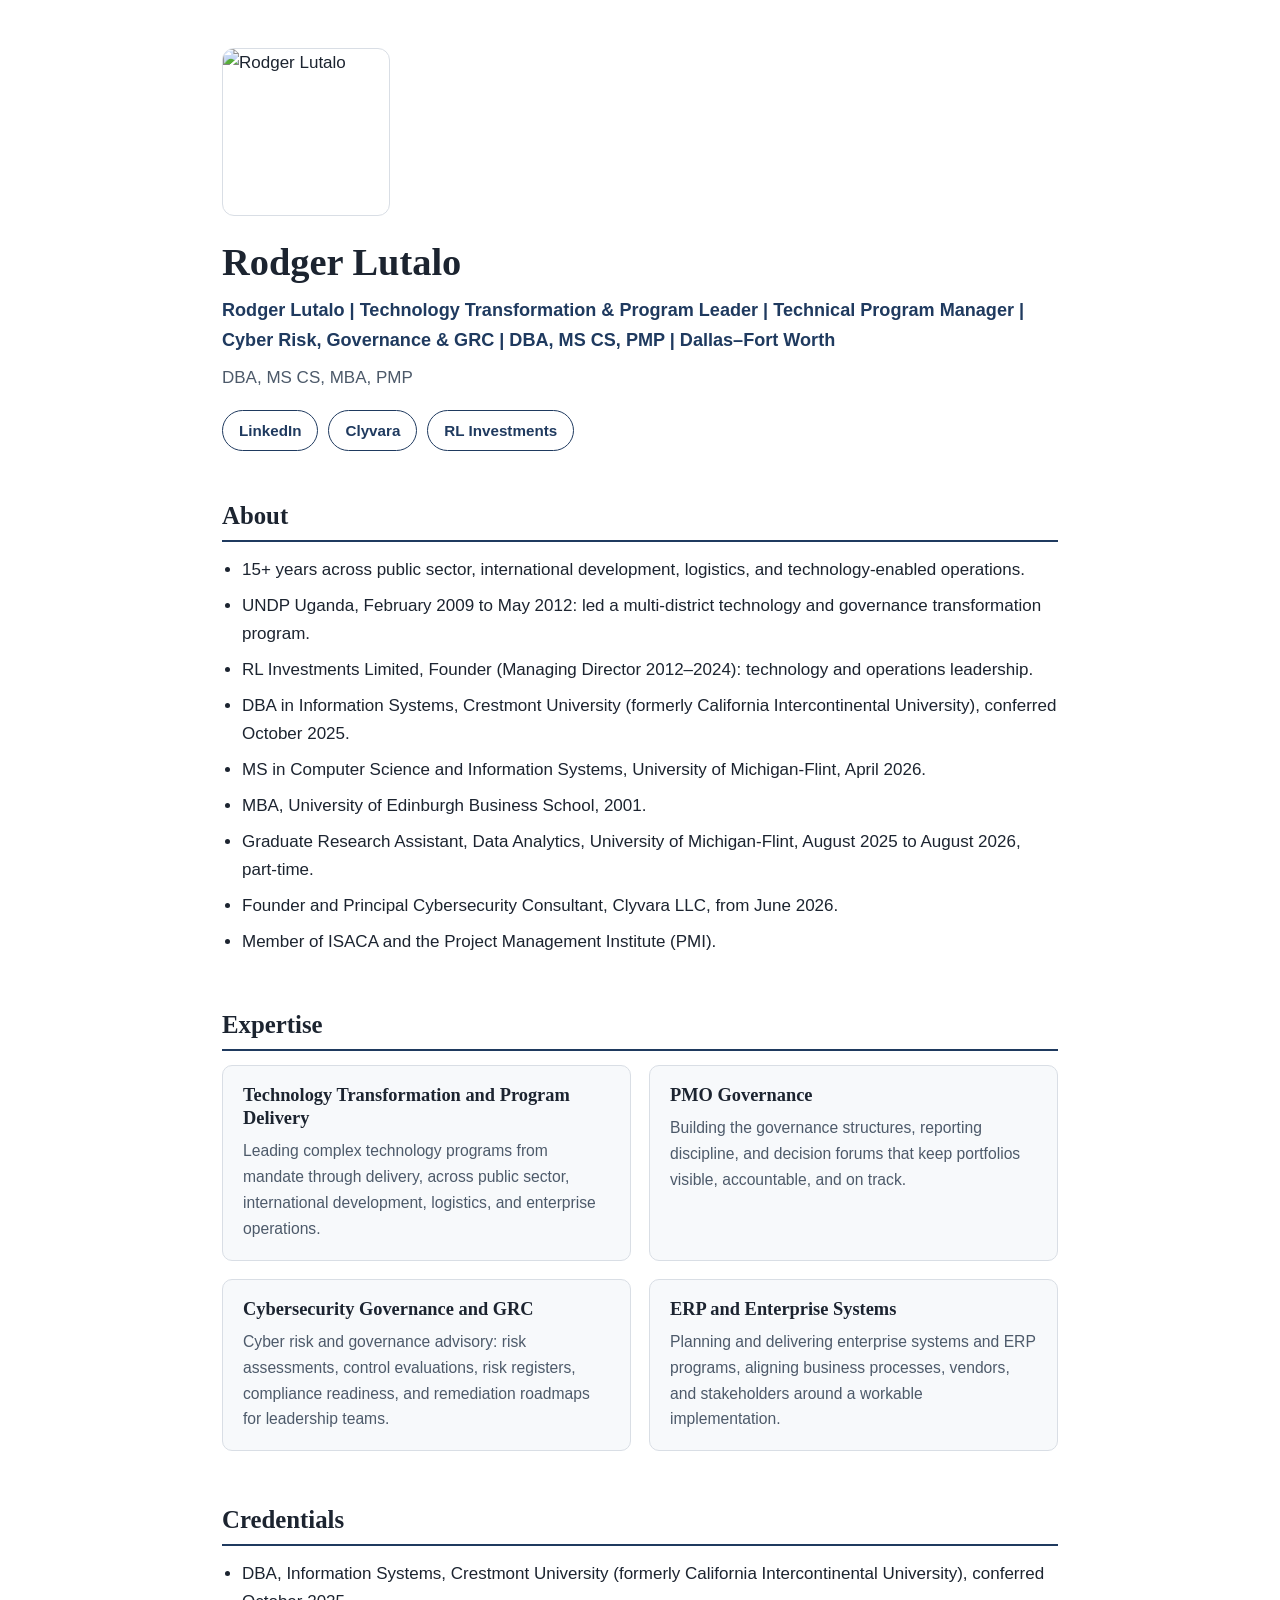
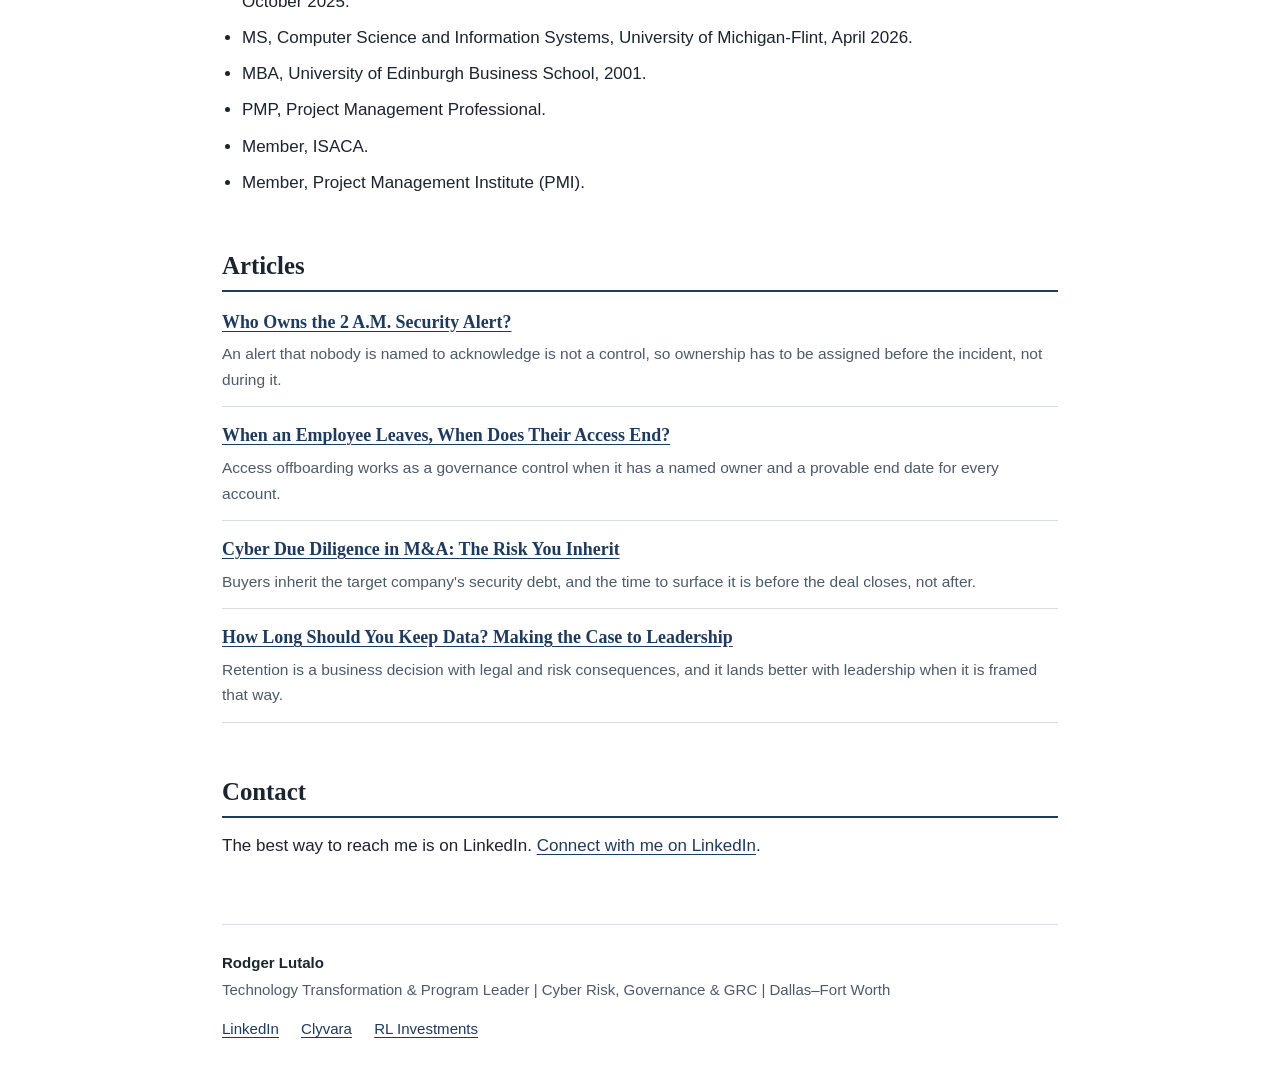
==== index.html @ f47b3068 "Initial site load: rodger-lutalo.com (migrating from Netlify to GitHub Pages)" ====
<!DOCTYPE html>
<html lang="en">
<head>
<meta charset="utf-8">
<meta name="viewport" content="width=device-width, initial-scale=1">
<title>Rodger Lutalo | Technology Transformation &amp; Program Leader | Cyber Risk, Governance &amp; GRC | Dallas–Fort Worth</title>
<meta name="description" content="Rodger Lutalo is a technology transformation and program leader based in Dallas–Fort Worth. DBA, MS Computer Science, PMP. Program delivery, PMO governance, and cybersecurity governance and GRC advisory.">
<link rel="canonical" href="https://rodger-lutalo.com/">
<meta property="og:title" content="Rodger Lutalo | Technology Transformation &amp; Program Leader | Cyber Risk, Governance &amp; GRC | Dallas–Fort Worth">
<meta property="og:description" content="Rodger Lutalo is a technology transformation and program leader based in Dallas–Fort Worth. DBA, MS Computer Science, PMP. Program delivery, PMO governance, and cybersecurity governance and GRC advisory.">
<meta property="og:type" content="website">
<meta property="og:url" content="https://rodger-lutalo.com/">
<meta property="og:image" content="https://rodger-lutalo.com/rodger-lutalo.jpg">
<link rel="stylesheet" href="styles.css">
<script type="application/ld+json">
{
  "@context": "https://schema.org",
  "@type": "Person",
  "name": "Rodger Lutalo",
  "url": "https://rodger-lutalo.com/",
  "image": "https://rodger-lutalo.com/rodger-lutalo.jpg",
  "jobTitle": "Technology Transformation & Program Leader",
  "description": "Technology transformation and program leader. DBA, MS Computer Science, PMP. Program delivery, PMO governance, and cybersecurity governance and GRC.",
  "address": {
    "@type": "PostalAddress",
    "addressLocality": "Dallas-Fort Worth",
    "addressRegion": "TX",
    "addressCountry": "US"
  },
  "alumniOf": [
    { "@type": "CollegeOrUniversity", "name": "Crestmont University" },
    { "@type": "CollegeOrUniversity", "name": "University of Michigan-Flint" }
  ],
  "memberOf": [
    { "@type": "Organization", "name": "ISACA" },
    { "@type": "Organization", "name": "Project Management Institute" }
  ],
  "sameAs": [
    "https://www.linkedin.com/in/rodger-lutalo/",
    "https://clyvara.io",
    "https://rlinvestments.ug"
  ]
}
</script>
</head>
<body>
<div class="wrap">

  <header class="hero">
    <img class="hero-photo" src="rodger-lutalo.jpg" alt="Rodger Lutalo" width="400" height="400">
    <h1>Rodger Lutalo</h1>
    <p class="descriptor">Rodger Lutalo | Technology Transformation &amp; Program Leader | Technical Program Manager | Cyber Risk, Governance &amp; GRC | DBA, MS CS, PMP | Dallas–Fort Worth</p>
    <p class="credentials-line">DBA, MS CS, MBA, PMP</p>
    <ul class="hero-links">
      <li><a href="https://www.linkedin.com/in/rodger-lutalo/">LinkedIn</a></li>
      <li><a href="https://clyvara.io">Clyvara</a></li>
      <li><a href="https://rlinvestments.ug">RL Investments</a></li>
    </ul>
  </header>

  <main>
    <section id="about">
      <h2>About</h2>
      <ul class="plain">
        <li>15+ years across public sector, international development, logistics, and technology-enabled operations.</li>
        <li>UNDP Uganda, February 2009 to May 2012: led a multi-district technology and governance transformation program.</li>
        <li>RL Investments Limited, Founder (Managing Director 2012–2024): technology and operations leadership.</li>
        <li>DBA in Information Systems, Crestmont University (formerly California Intercontinental University), conferred October 2025.</li>
        <li>MS in Computer Science and Information Systems, University of Michigan-Flint, April 2026.</li>
        <li>MBA, University of Edinburgh Business School, 2001.</li>
        <li>Graduate Research Assistant, Data Analytics, University of Michigan-Flint, August 2025 to August 2026, part-time.</li>
        <li>Founder and Principal Cybersecurity Consultant, Clyvara LLC, from June 2026.</li>
        <li>Member of ISACA and the Project Management Institute (PMI).</li>
      </ul>
    </section>

    <section id="expertise">
      <h2>Expertise</h2>
      <div class="pillars">
        <div class="pillar">
          <h3>Technology Transformation and Program Delivery</h3>
          <p>Leading complex technology programs from mandate through delivery, across public sector, international development, logistics, and enterprise operations.</p>
        </div>
        <div class="pillar">
          <h3>PMO Governance</h3>
          <p>Building the governance structures, reporting discipline, and decision forums that keep portfolios visible, accountable, and on track.</p>
        </div>
        <div class="pillar">
          <h3>Cybersecurity Governance and GRC</h3>
          <p>Cyber risk and governance advisory: risk assessments, control evaluations, risk registers, compliance readiness, and remediation roadmaps for leadership teams.</p>
        </div>
        <div class="pillar">
          <h3>ERP and Enterprise Systems</h3>
          <p>Planning and delivering enterprise systems and ERP programs, aligning business processes, vendors, and stakeholders around a workable implementation.</p>
        </div>
      </div>
    </section>

    <section id="credentials">
      <h2>Credentials</h2>
      <ul class="plain">
        <li>DBA, Information Systems, Crestmont University (formerly California Intercontinental University), conferred October 2025.</li>
        <li>MS, Computer Science and Information Systems, University of Michigan-Flint, April 2026.</li>
        <li>MBA, University of Edinburgh Business School, 2001.</li>
        <li>PMP, Project Management Professional.</li>
        <li>Member, ISACA.</li>
        <li>Member, Project Management Institute (PMI).</li>
      </ul>
    </section>

    <section id="articles">
      <h2>Articles</h2>
      <ul class="article-list">
        <li>
          <a href="articles/who-owns-the-2am-security-alert.html">Who Owns the 2 A.M. Security Alert?</a>
          <p>An alert that nobody is named to acknowledge is not a control, so ownership has to be assigned before the incident, not during it.</p>
        </li>
        <li>
          <a href="articles/when-an-employee-leaves-when-does-access-end.html">When an Employee Leaves, When Does Their Access End?</a>
          <p>Access offboarding works as a governance control when it has a named owner and a provable end date for every account.</p>
        </li>
        <li>
          <a href="articles/cyber-due-diligence-in-ma-the-risk-you-inherit.html">Cyber Due Diligence in M&amp;A: The Risk You Inherit</a>
          <p>Buyers inherit the target company's security debt, and the time to surface it is before the deal closes, not after.</p>
        </li>
        <li>
          <a href="articles/how-long-should-you-keep-data.html">How Long Should You Keep Data? Making the Case to Leadership</a>
          <p>Retention is a business decision with legal and risk consequences, and it lands better with leadership when it is framed that way.</p>
        </li>
      </ul>
    </section>

    <section id="contact">
      <h2>Contact</h2>
      <p>The best way to reach me is on LinkedIn. <a href="https://www.linkedin.com/in/rodger-lutalo/">Connect with me on LinkedIn</a>.</p>
    </section>
  </main>

  <footer>
    <p class="foot-name">Rodger Lutalo</p>
    <p>Technology Transformation &amp; Program Leader | Cyber Risk, Governance &amp; GRC | Dallas–Fort Worth</p>
    <nav>
      <a href="https://www.linkedin.com/in/rodger-lutalo/">LinkedIn</a>
      <a href="https://clyvara.io">Clyvara</a>
      <a href="https://rlinvestments.ug">RL Investments</a>
    </nav>
  </footer>

</div>
</body>
</html>
---- styles.css ----
/* Rodger Lutalo, personal site. One shared stylesheet. No external resources. */

:root {
  --ink: #1c2430;
  --muted: #4d5a6a;
  --accent: #1f3a5f;
  --accent-soft: #eef2f7;
  --line: #d9dee5;
  --paper: #ffffff;
  --wash: #f7f9fb;
}

* {
  box-sizing: border-box;
}

html {
  scroll-behavior: smooth;
}

body {
  margin: 0;
  background: var(--paper);
  color: var(--ink);
  font-family: -apple-system, BlinkMacSystemFont, "Segoe UI", Roboto, Helvetica, Arial, sans-serif;
  font-size: 17px;
  line-height: 1.65;
}

.wrap {
  max-width: 880px;
  margin: 0 auto;
  padding: 0 22px;
}

a {
  color: var(--accent);
  text-decoration: underline;
  text-underline-offset: 3px;
}

a:hover,
a:focus {
  text-decoration-thickness: 2px;
}

h1, h2, h3 {
  font-family: Georgia, "Times New Roman", serif;
  font-weight: 600;
  line-height: 1.25;
  color: var(--ink);
}

h2 {
  font-size: 1.55rem;
  margin: 0 0 14px;
  padding-bottom: 8px;
  border-bottom: 2px solid var(--accent);
}

h3 {
  font-size: 1.15rem;
  margin: 0 0 8px;
}

section {
  padding: 34px 0 6px;
}

p {
  margin: 0 0 14px;
}

ul.plain {
  margin: 0 0 14px;
  padding-left: 20px;
}

ul.plain li {
  margin-bottom: 8px;
}

/* Draft notice (draft builds only, removed at publish) */
.draft-note {
  background: var(--wash);
  border-bottom: 1px solid var(--line);
  color: var(--muted);
  font-size: 0.85rem;
  text-align: center;
  padding: 8px 16px;
  margin: 0;
}

/* Hero */
.hero {
  padding: 48px 0 10px;
  text-align: left;
}

.hero-photo {
  width: 168px;
  height: 168px;
  border-radius: 12px;
  object-fit: cover;
  display: block;
  margin-bottom: 22px;
  border: 1px solid var(--line);
}

.hero h1 {
  font-size: 2.4rem;
  margin: 0 0 10px;
}

.descriptor {
  font-size: 1.13rem;
  color: var(--accent);
  font-weight: 600;
  margin: 0 0 8px;
  max-width: 46em;
}

.credentials-line {
  color: var(--muted);
  margin: 0 0 18px;
}

.hero-links {
  list-style: none;
  display: flex;
  flex-wrap: wrap;
  gap: 10px;
  padding: 0;
  margin: 0 0 6px;
}

.hero-links a {
  display: inline-block;
  border: 1px solid var(--accent);
  border-radius: 999px;
  padding: 7px 16px;
  text-decoration: none;
  font-size: 0.95rem;
  font-weight: 600;
}

.hero-links a:hover,
.hero-links a:focus {
  background: var(--accent-soft);
}

/* Pillars */
.pillars {
  display: grid;
  grid-template-columns: 1fr 1fr;
  gap: 18px;
  margin-bottom: 14px;
}

.pillar {
  background: var(--wash);
  border: 1px solid var(--line);
  border-radius: 10px;
  padding: 18px 20px;
}

.pillar p {
  margin: 0;
  color: var(--muted);
  font-size: 0.98rem;
}

/* Articles index */
.article-list {
  list-style: none;
  padding: 0;
  margin: 0 0 14px;
}

.article-list li {
  border-bottom: 1px solid var(--line);
  padding: 14px 0;
}

.article-list li:first-child {
  padding-top: 2px;
}

.article-list a {
  font-family: Georgia, "Times New Roman", serif;
  font-size: 1.12rem;
  font-weight: 600;
}

.article-list p {
  margin: 4px 0 0;
  color: var(--muted);
  font-size: 0.97rem;
}

/* Article pages */
.article-header {
  padding: 40px 0 4px;
}

.article-header h1 {
  font-size: 2rem;
  margin: 0 0 10px;
}

.byline {
  color: var(--muted);
  margin: 0 0 6px;
}

.article-body h2 {
  font-size: 1.3rem;
  border-bottom: none;
  padding-bottom: 0;
  margin: 26px 0 10px;
}

.top-link {
  font-size: 0.92rem;
}

/* Footer */
footer {
  border-top: 1px solid var(--line);
  margin-top: 44px;
  padding: 26px 0 40px;
  color: var(--muted);
  font-size: 0.94rem;
}

footer .foot-name {
  color: var(--ink);
  font-weight: 700;
  margin-bottom: 2px;
}

footer nav {
  margin-top: 10px;
}

footer nav a {
  margin-right: 18px;
}

/* Small screens */
@media (max-width: 640px) {
  body {
    font-size: 16px;
  }

  .hero {
    padding-top: 34px;
  }

  .hero h1 {
    font-size: 1.9rem;
  }

  .article-header h1 {
    font-size: 1.6rem;
  }

  .pillars {
    grid-template-columns: 1fr;
  }

  .hero-photo {
    width: 132px;
    height: 132px;
  }
}
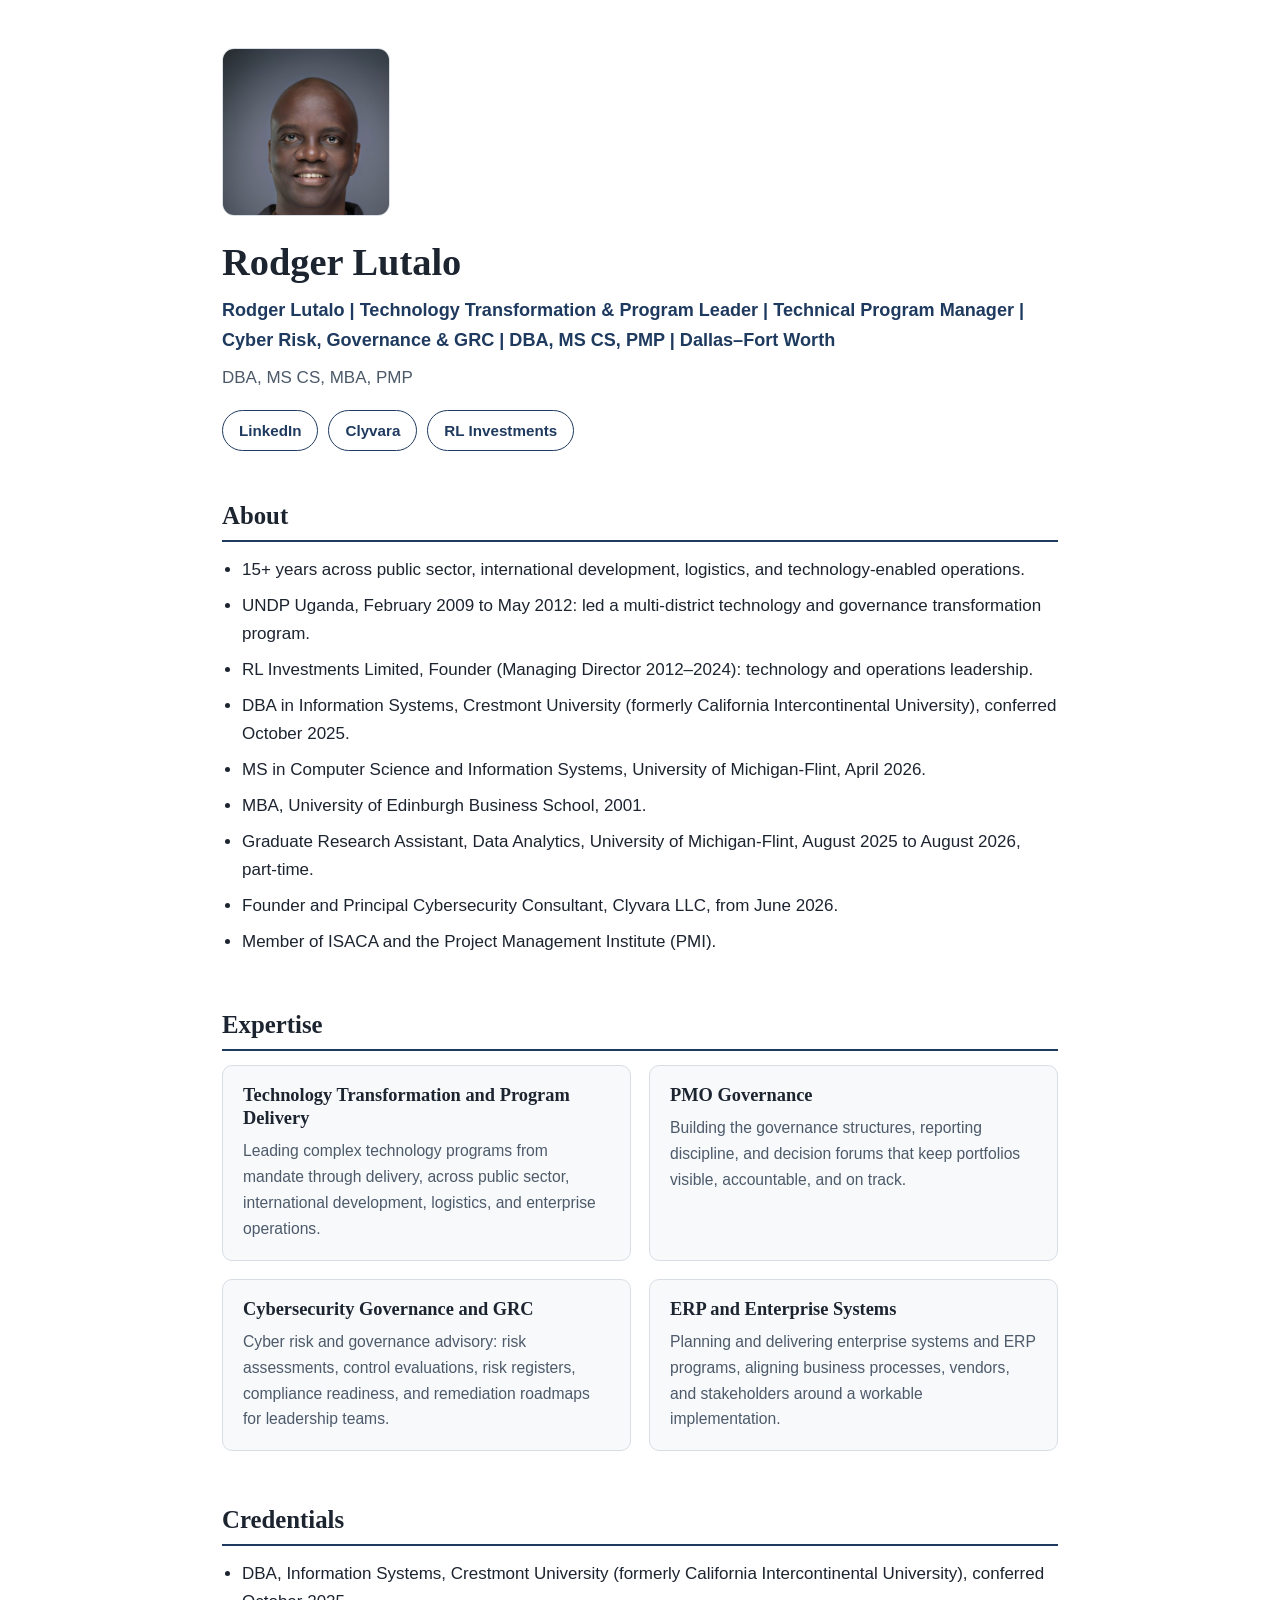
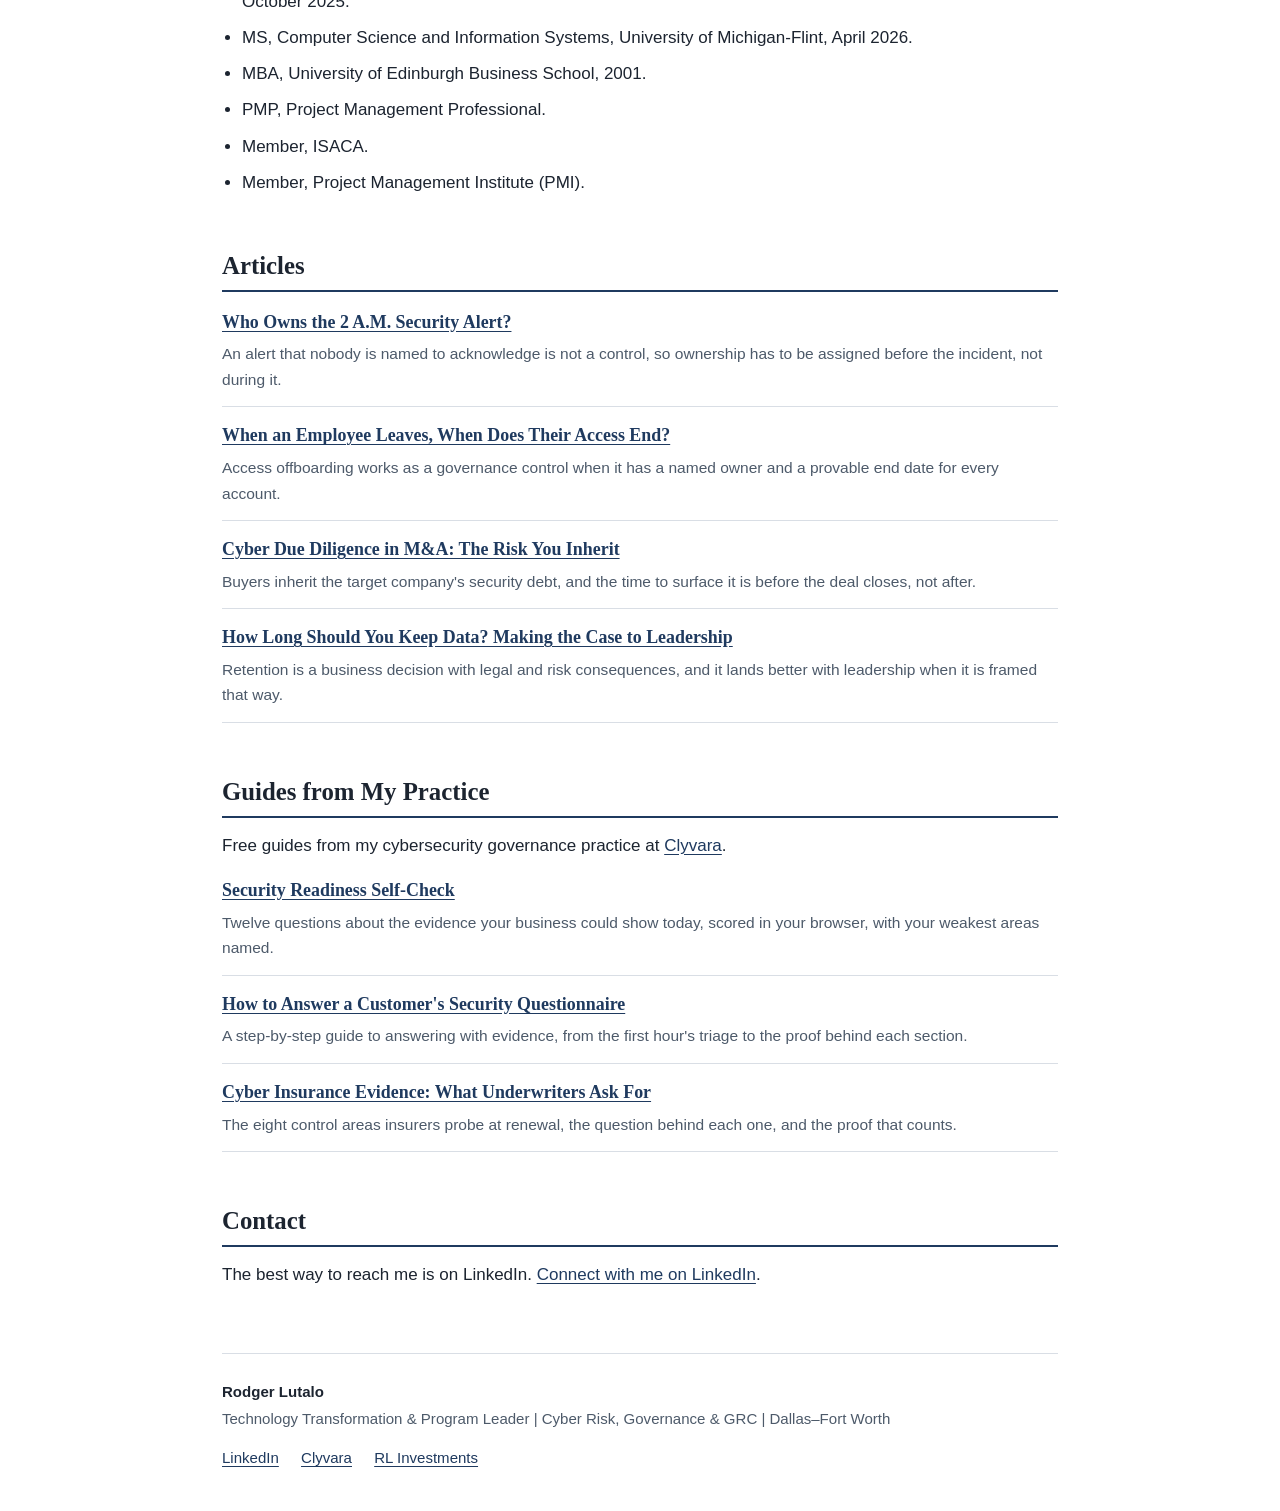
==== commit e37842e1: "Add Guides from My Practice strip; enrich Person schema (Edinburgh alumniOf, Clyvara worksFor)" ====
--- a/index.html
+++ b/index.html
@@ -29,8 +29,14 @@
   },
   "alumniOf": [
     { "@type": "CollegeOrUniversity", "name": "Crestmont University" },
-    { "@type": "CollegeOrUniversity", "name": "University of Michigan-Flint" }
+    { "@type": "CollegeOrUniversity", "name": "University of Michigan-Flint" },
+    { "@type": "CollegeOrUniversity", "name": "University of Edinburgh Business School" }
   ],
+  "worksFor": {
+    "@type": "Organization",
+    "name": "Clyvara LLC",
+    "url": "https://clyvara.io"
+  },
   "memberOf": [
     { "@type": "Organization", "name": "ISACA" },
     { "@type": "Organization", "name": "Project Management Institute" }
@@ -130,6 +136,25 @@
       </ul>
     </section>
 
+    <section id="guides">
+      <h2>Guides from My Practice</h2>
+      <p>Free guides from my cybersecurity governance practice at <a href="https://clyvara.io">Clyvara</a>.</p>
+      <ul class="article-list">
+        <li>
+          <a href="https://clyvara.io/readiness-self-check">Security Readiness Self-Check</a>
+          <p>Twelve questions about the evidence your business could show today, scored in your browser, with your weakest areas named.</p>
+        </li>
+        <li>
+          <a href="https://clyvara.io/security-questionnaire-guide">How to Answer a Customer's Security Questionnaire</a>
+          <p>A step-by-step guide to answering with evidence, from the first hour's triage to the proof behind each section.</p>
+        </li>
+        <li>
+          <a href="https://clyvara.io/cyber-insurance-evidence">Cyber Insurance Evidence: What Underwriters Ask For</a>
+          <p>The eight control areas insurers probe at renewal, the question behind each one, and the proof that counts.</p>
+        </li>
+      </ul>
+    </section>
+
     <section id="contact">
       <h2>Contact</h2>
       <p>The best way to reach me is on LinkedIn. <a href="https://www.linkedin.com/in/rodger-lutalo/">Connect with me on LinkedIn</a>.</p>
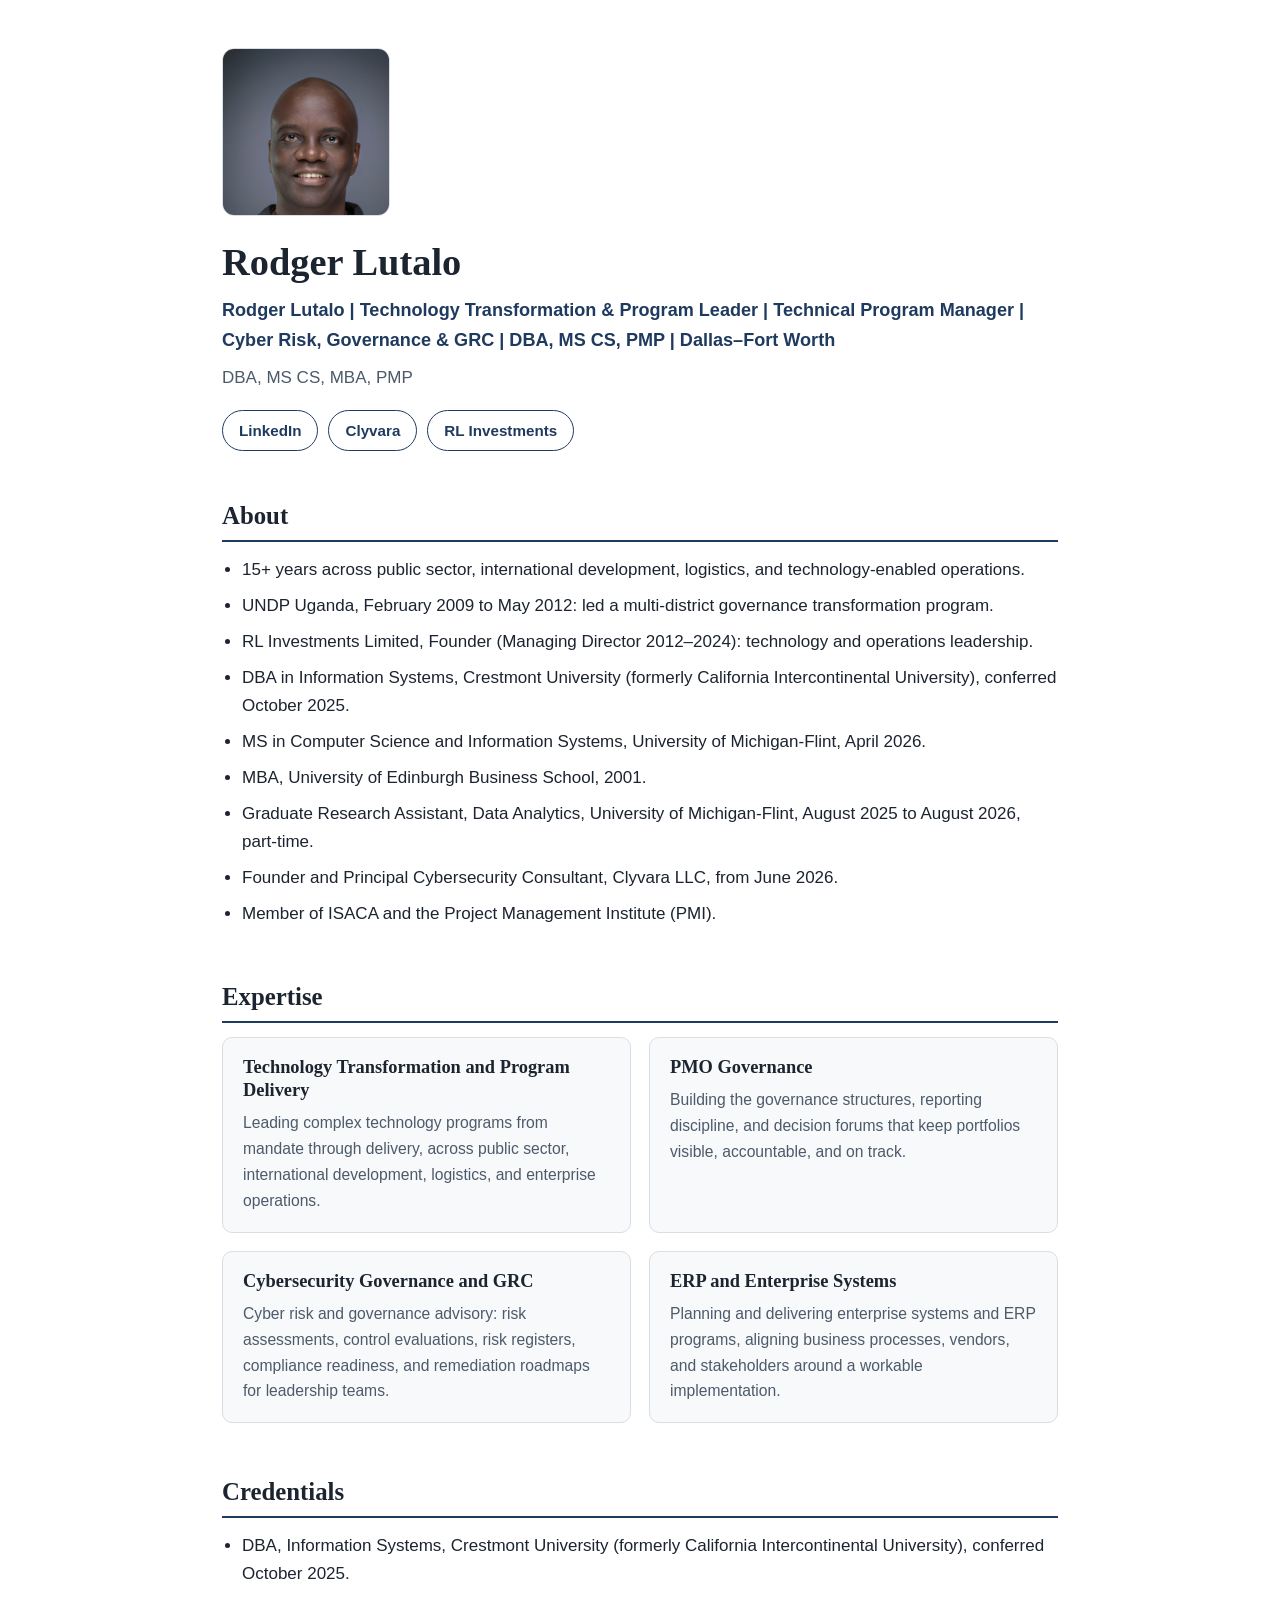
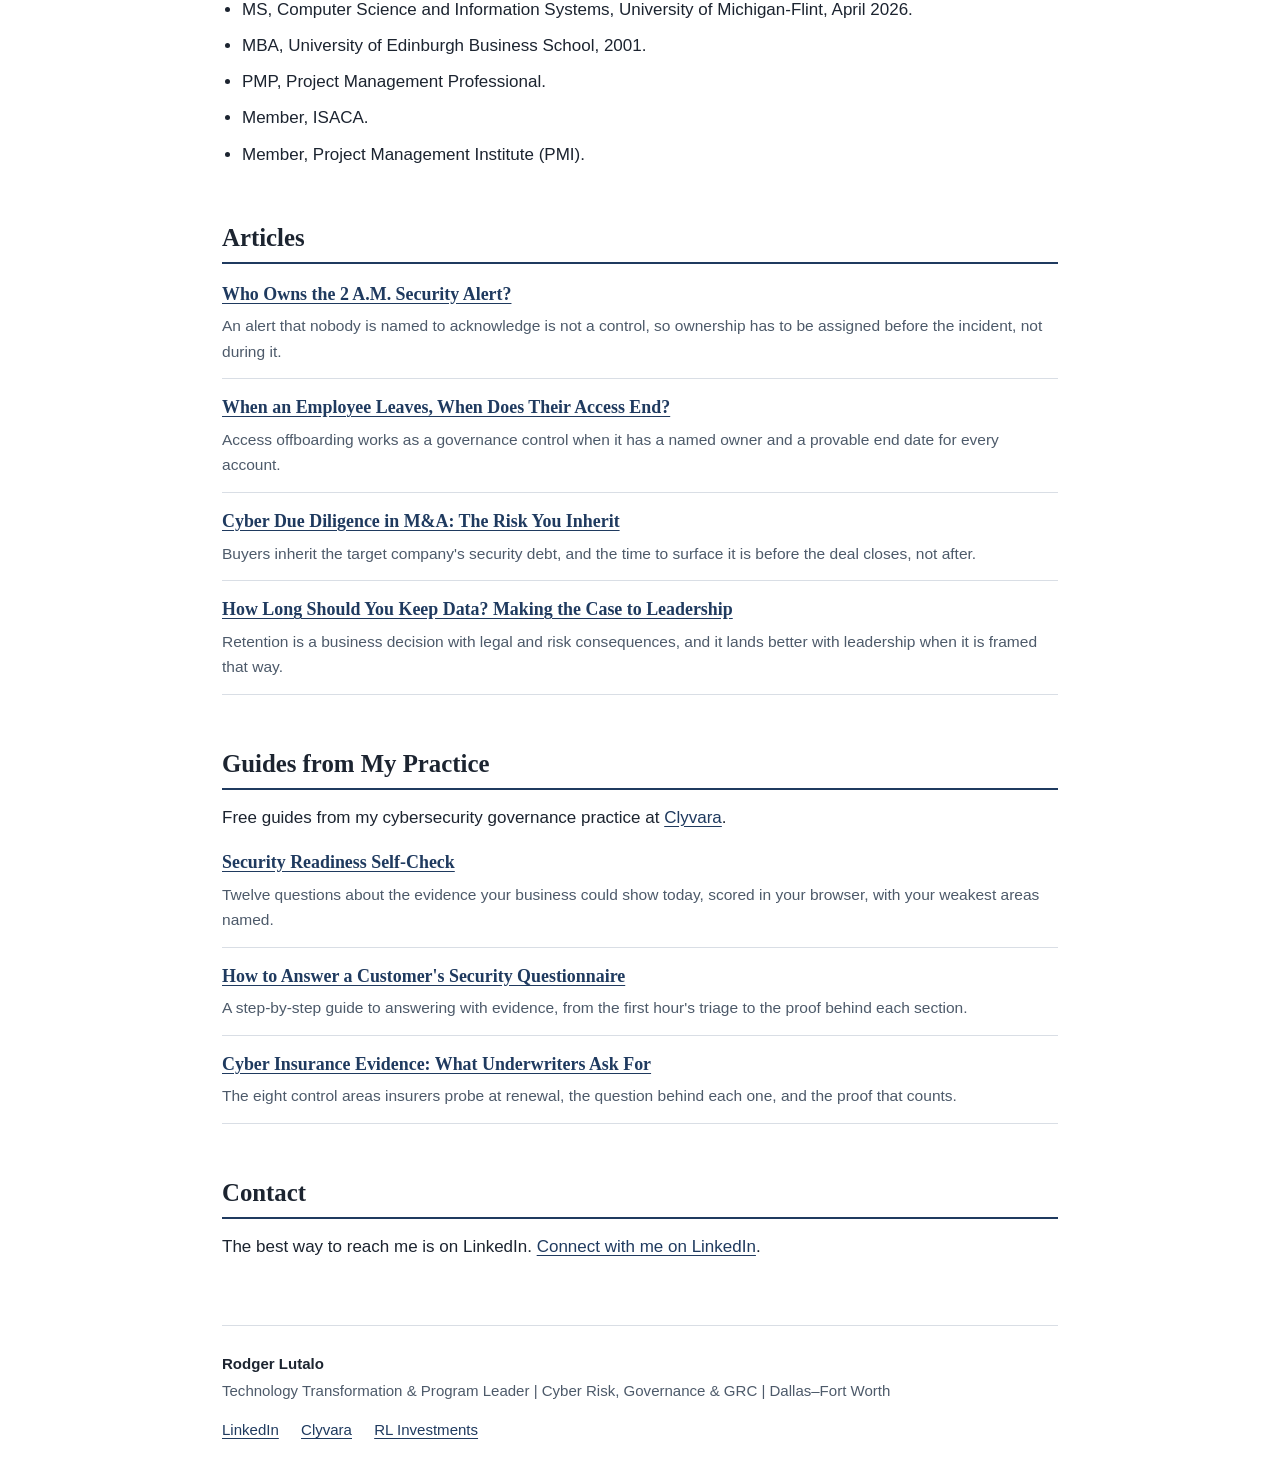
==== commit 8aafa525: "UNDP line: governance transformation program (drop 'technology and')" ====
--- a/index.html
+++ b/index.html
@@ -69,7 +69,7 @@
       <h2>About</h2>
       <ul class="plain">
         <li>15+ years across public sector, international development, logistics, and technology-enabled operations.</li>
-        <li>UNDP Uganda, February 2009 to May 2012: led a multi-district technology and governance transformation program.</li>
+        <li>UNDP Uganda, February 2009 to May 2012: led a multi-district governance transformation program.</li>
         <li>RL Investments Limited, Founder (Managing Director 2012–2024): technology and operations leadership.</li>
         <li>DBA in Information Systems, Crestmont University (formerly California Intercontinental University), conferred October 2025.</li>
         <li>MS in Computer Science and Information Systems, University of Michigan-Flint, April 2026.</li>
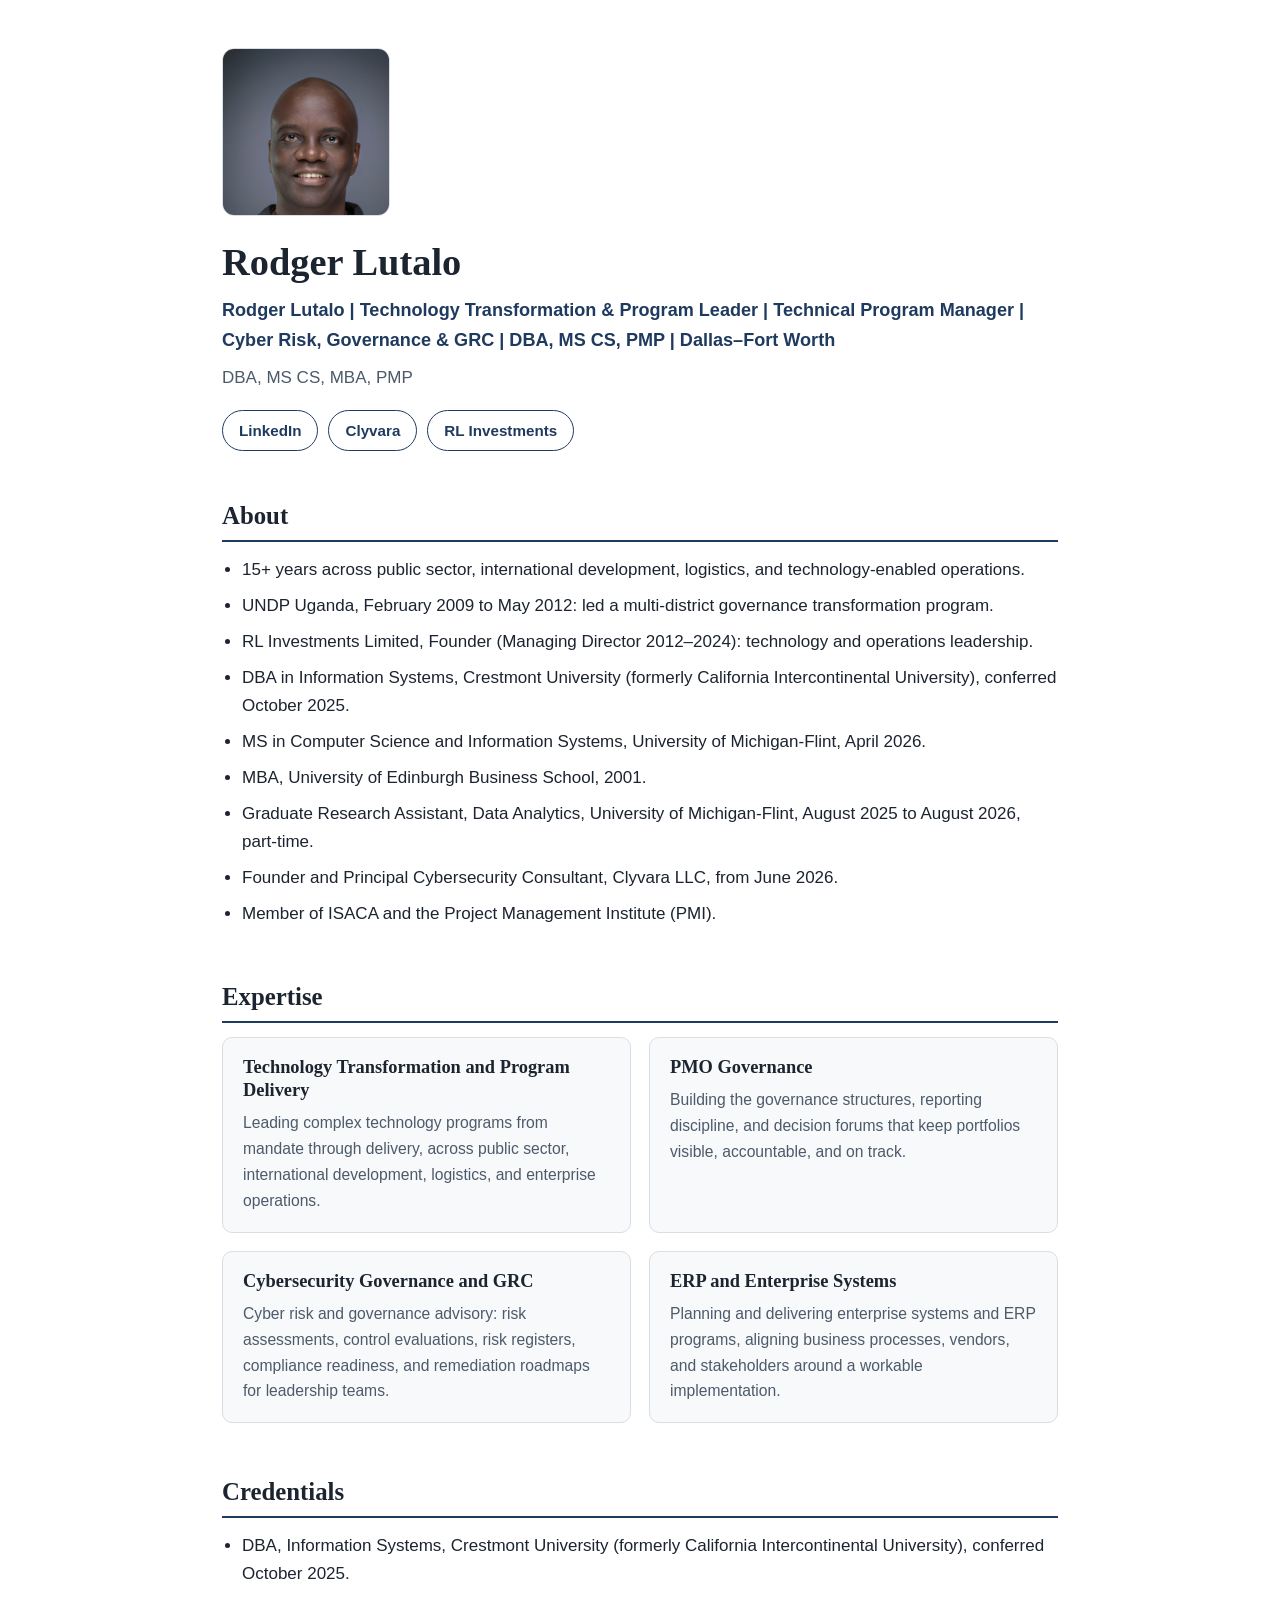
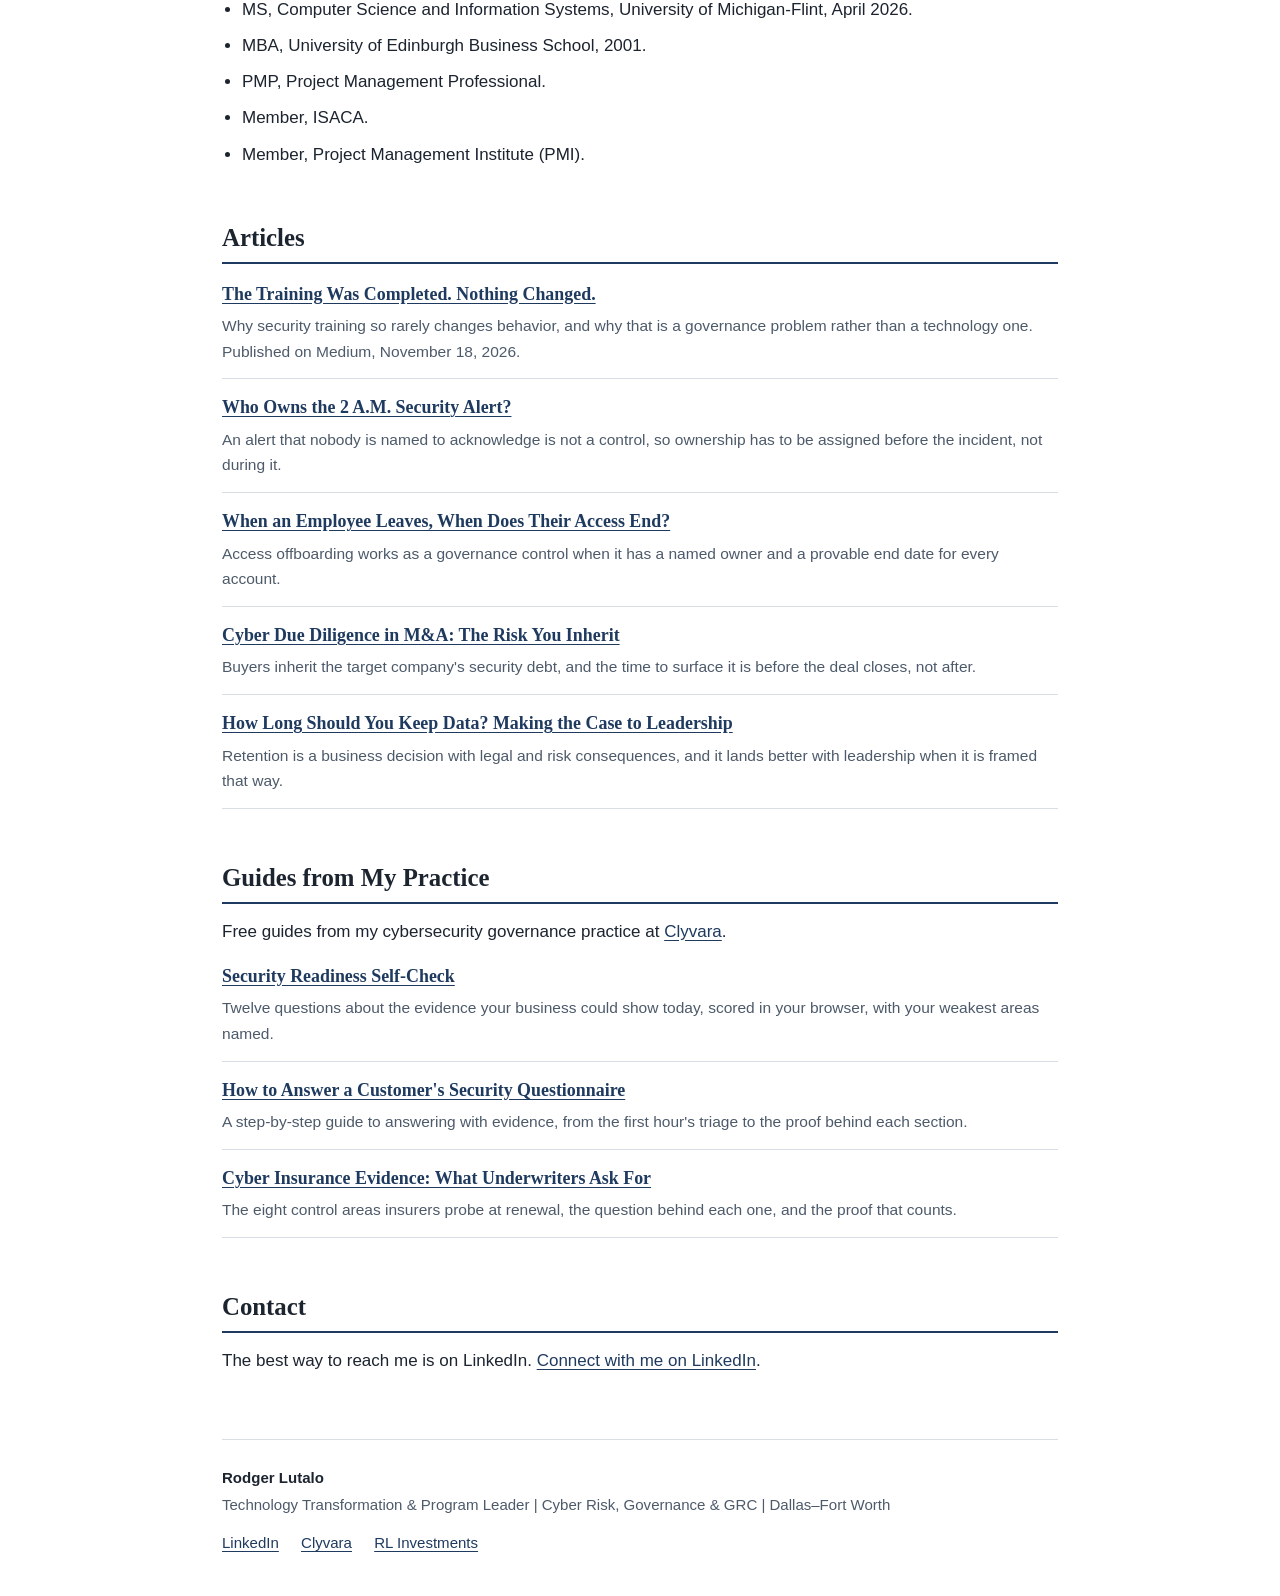
==== commit 1a643360: "Add Medium article: The Training Was Completed. Nothing Changed. (Nov 18, 2026)" ====
--- a/index.html
+++ b/index.html
@@ -118,6 +118,10 @@
       <h2>Articles</h2>
       <ul class="article-list">
         <li>
+          <a href="https://medium.com/@rodger.lutalo/the-training-was-completed-nothing-changed-194b8da0fb8c">The Training Was Completed. Nothing Changed.</a>
+          <p>Why security training so rarely changes behavior, and why that is a governance problem rather than a technology one. Published on Medium, November 18, 2026.</p>
+        </li>
+        <li>
           <a href="articles/who-owns-the-2am-security-alert.html">Who Owns the 2 A.M. Security Alert?</a>
           <p>An alert that nobody is named to acknowledge is not a control, so ownership has to be assigned before the incident, not during it.</p>
         </li>
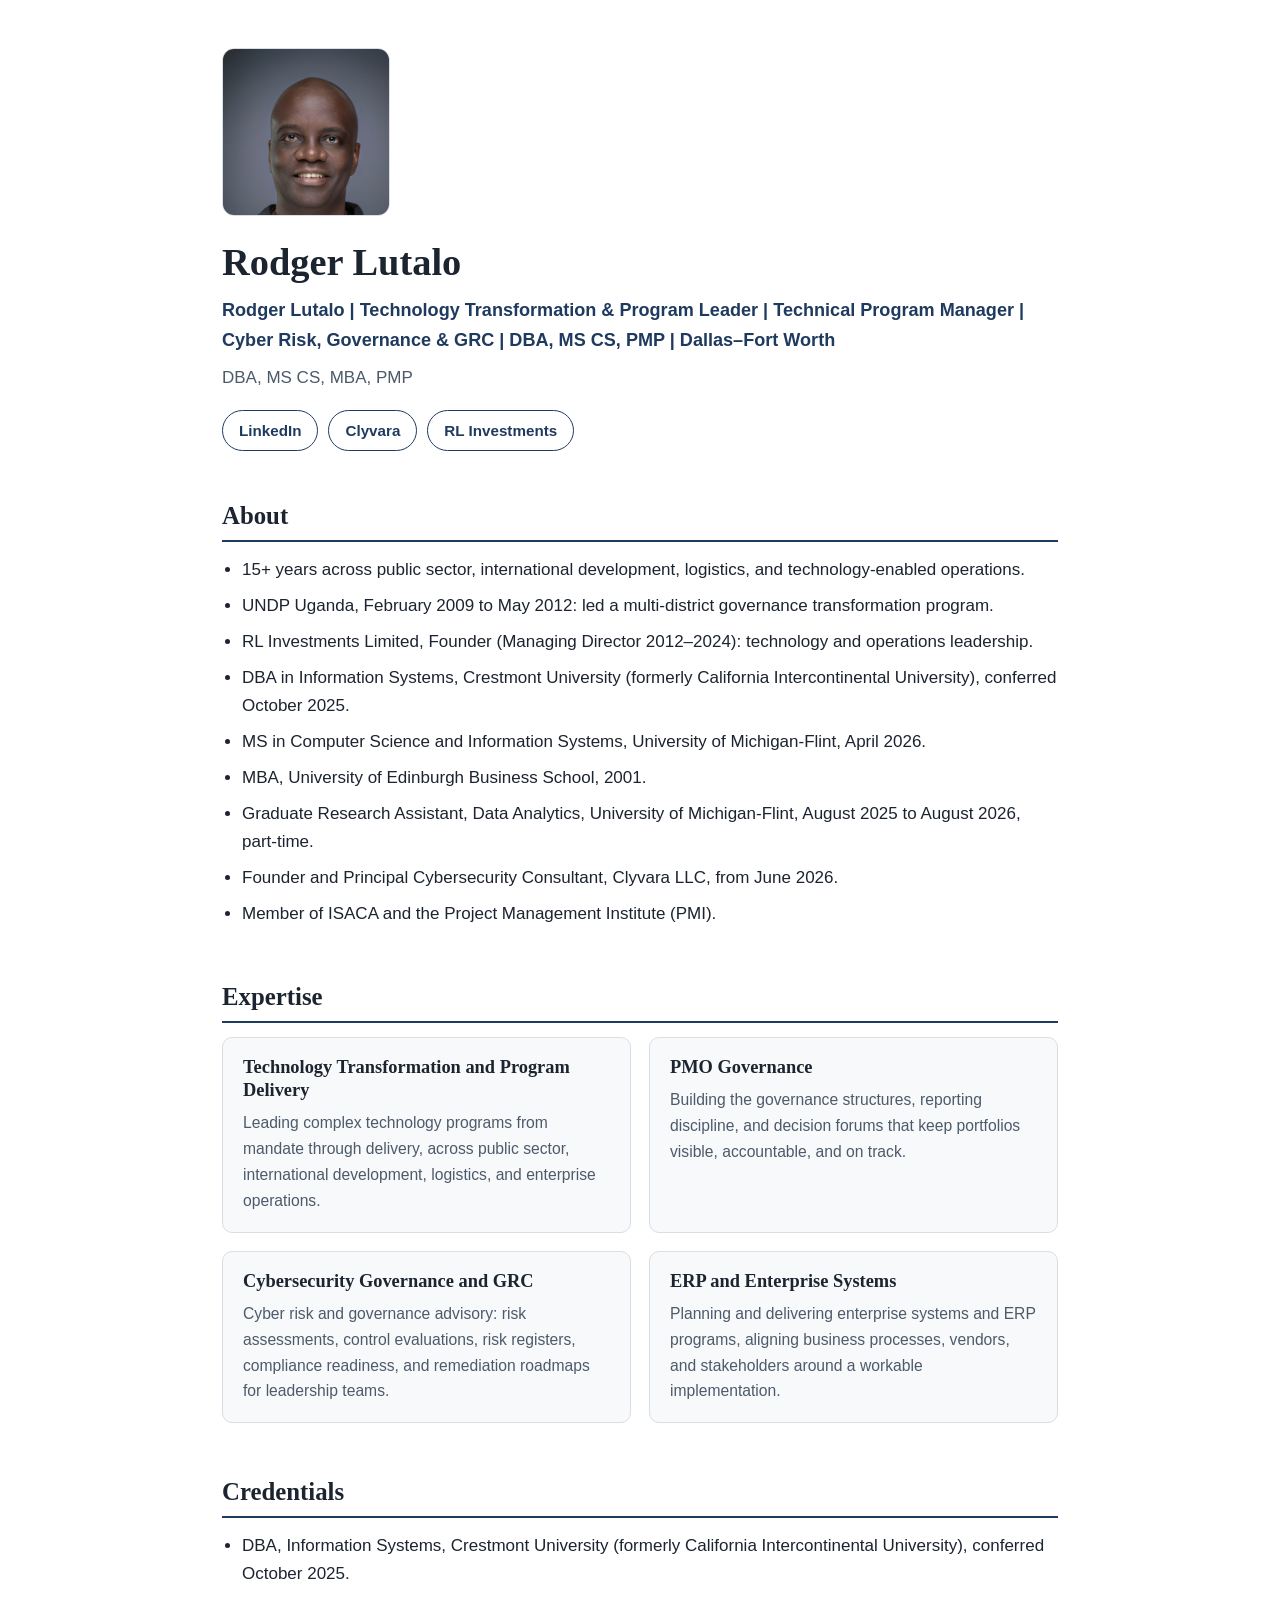
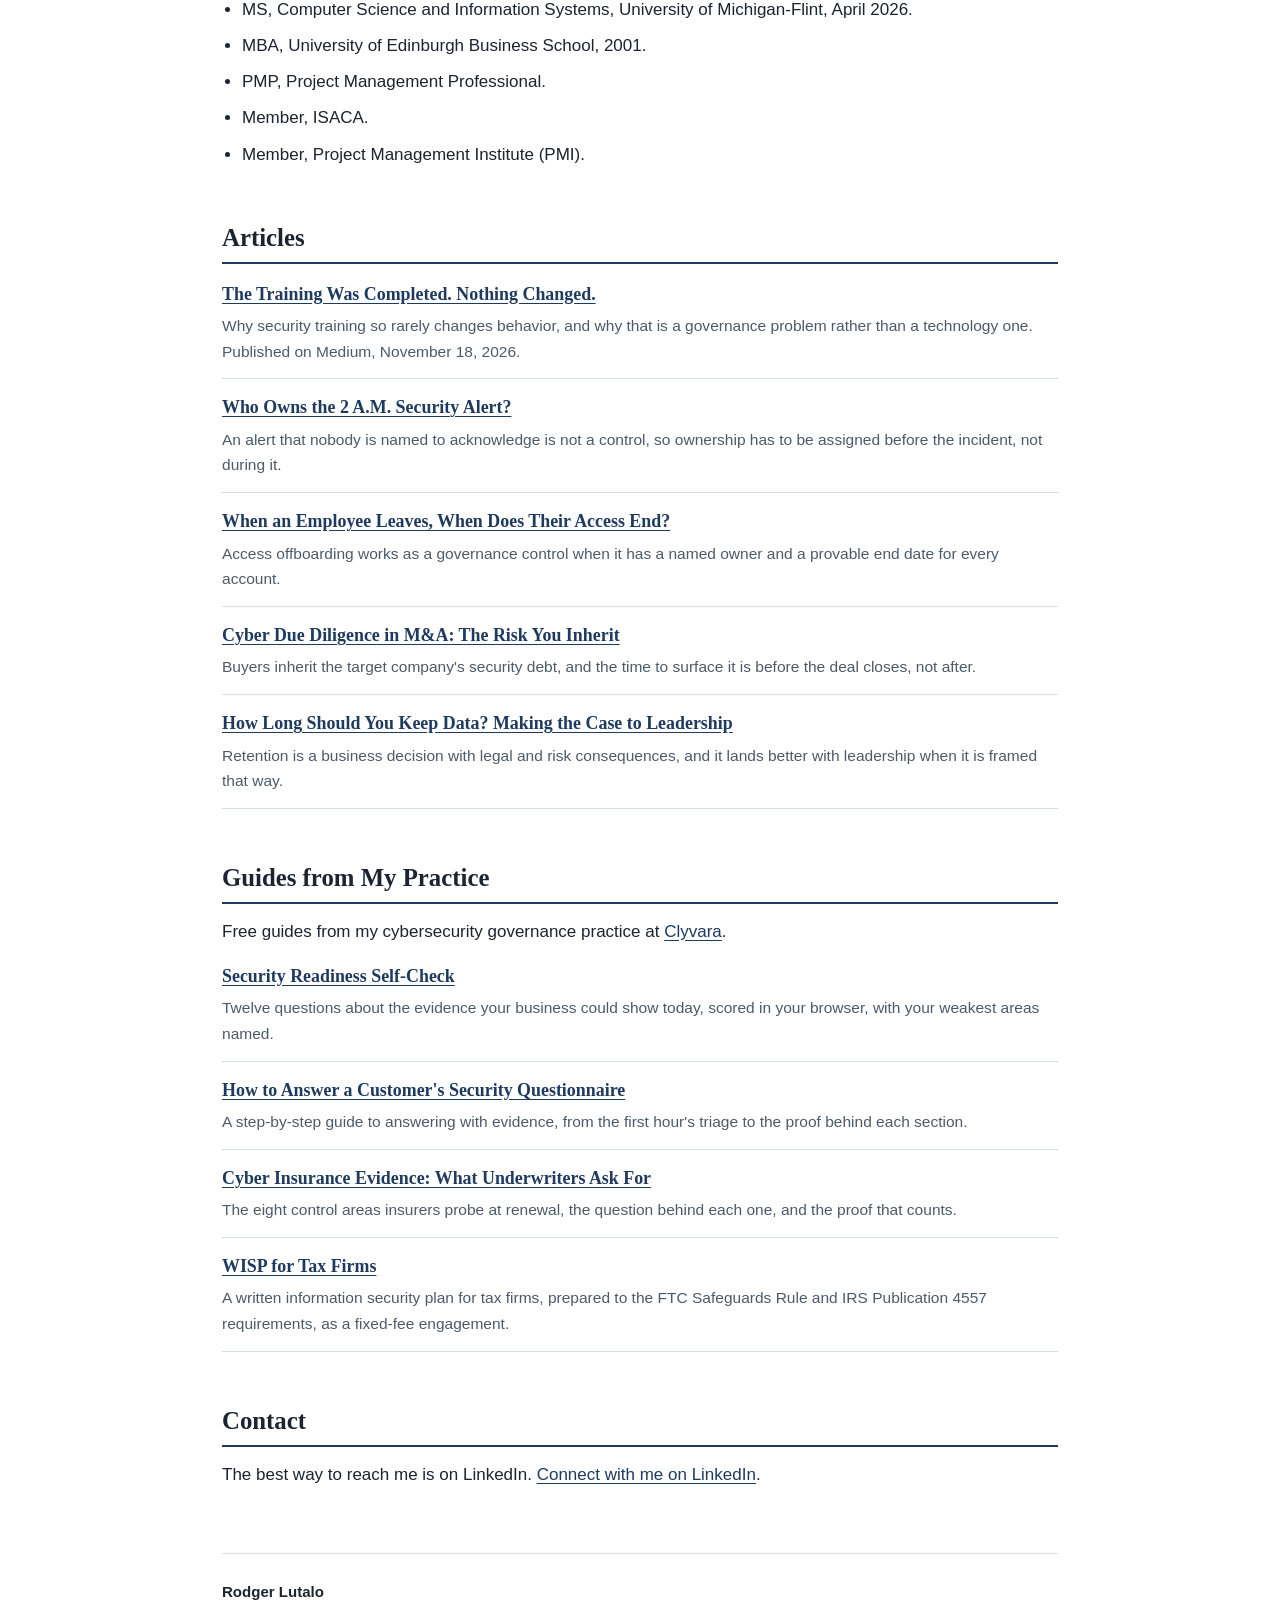
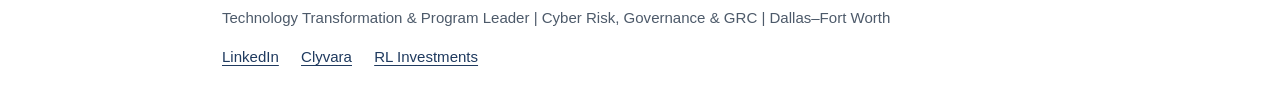
==== commit 75cbd260: "Add WISP for Tax Firms to Guides from My Practice" ====
--- a/index.html
+++ b/index.html
@@ -156,6 +156,10 @@
           <a href="https://clyvara.io/cyber-insurance-evidence">Cyber Insurance Evidence: What Underwriters Ask For</a>
           <p>The eight control areas insurers probe at renewal, the question behind each one, and the proof that counts.</p>
         </li>
+        <li>
+          <a href="https://clyvara.io/wisp-for-tax-firms">WISP for Tax Firms</a>
+          <p>A written information security plan for tax firms, prepared to the FTC Safeguards Rule and IRS Publication 4557 requirements, as a fixed-fee engagement.</p>
+        </li>
       </ul>
     </section>
 
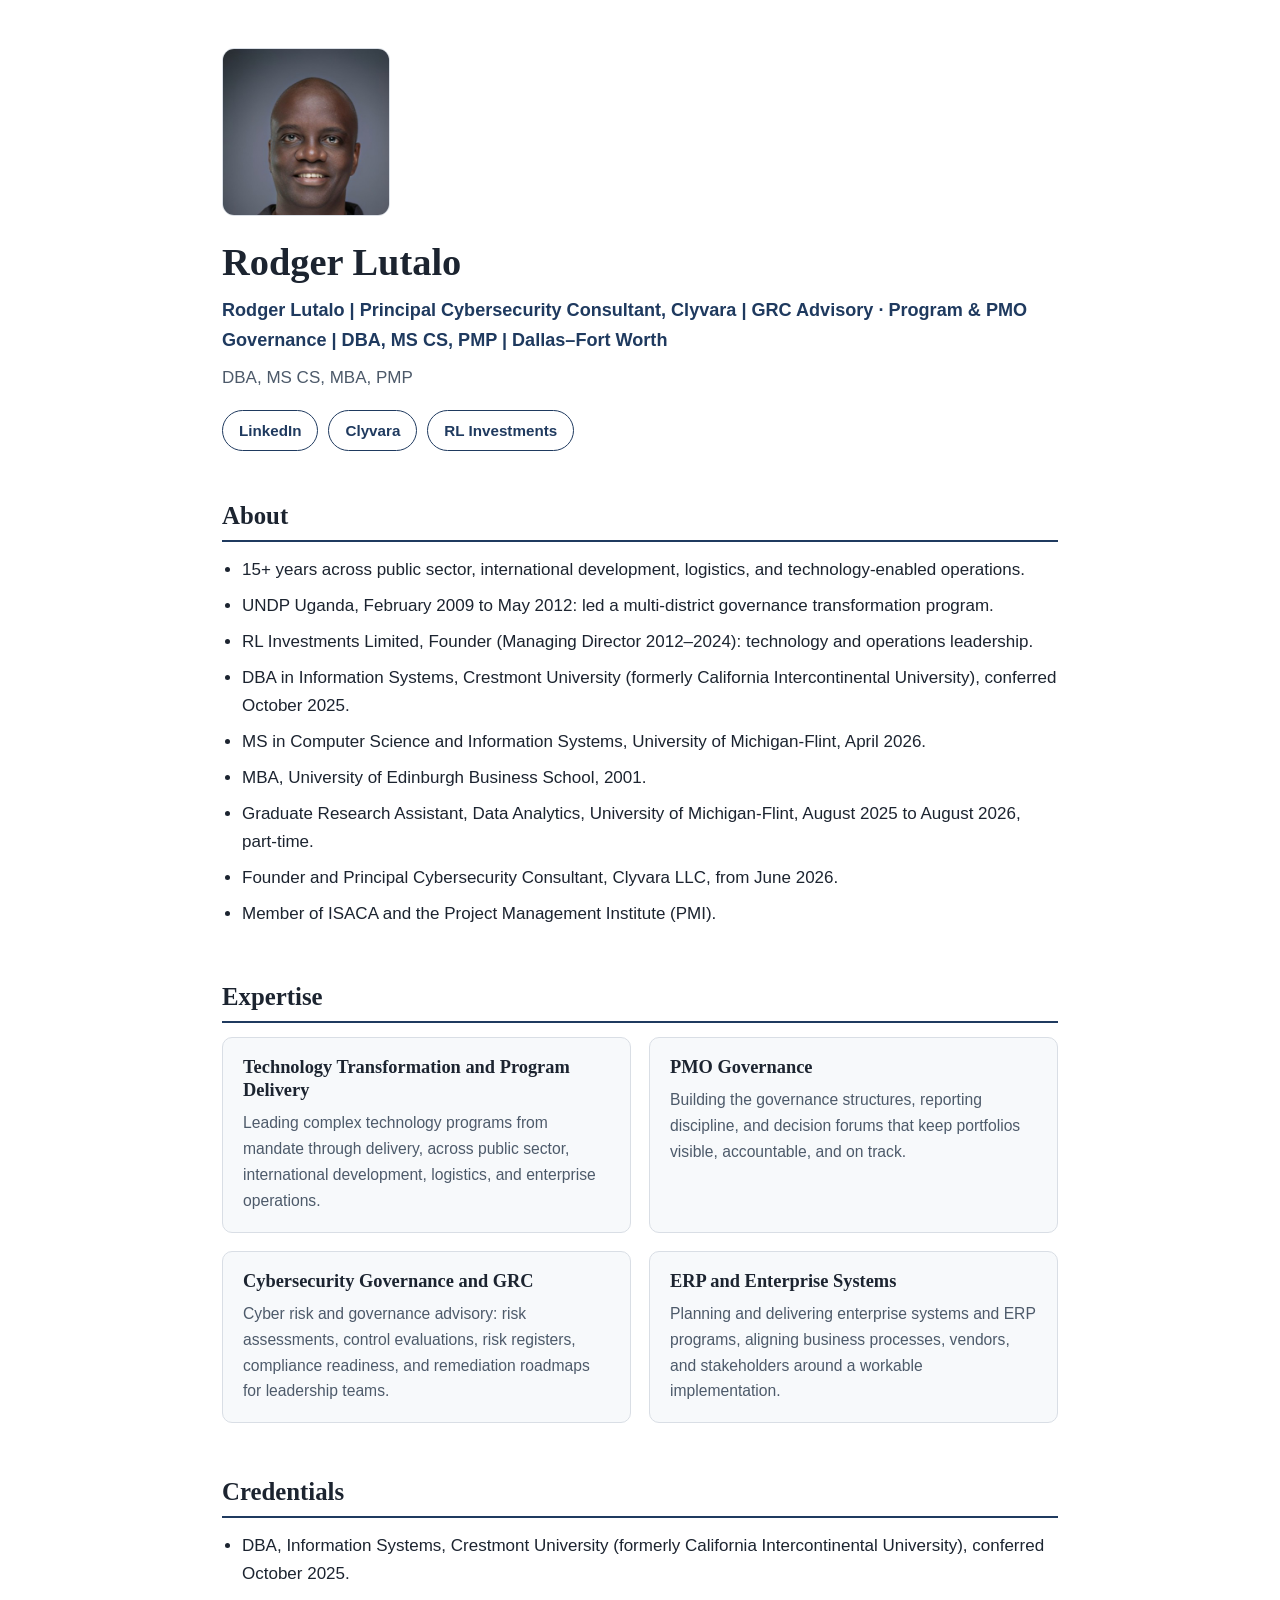
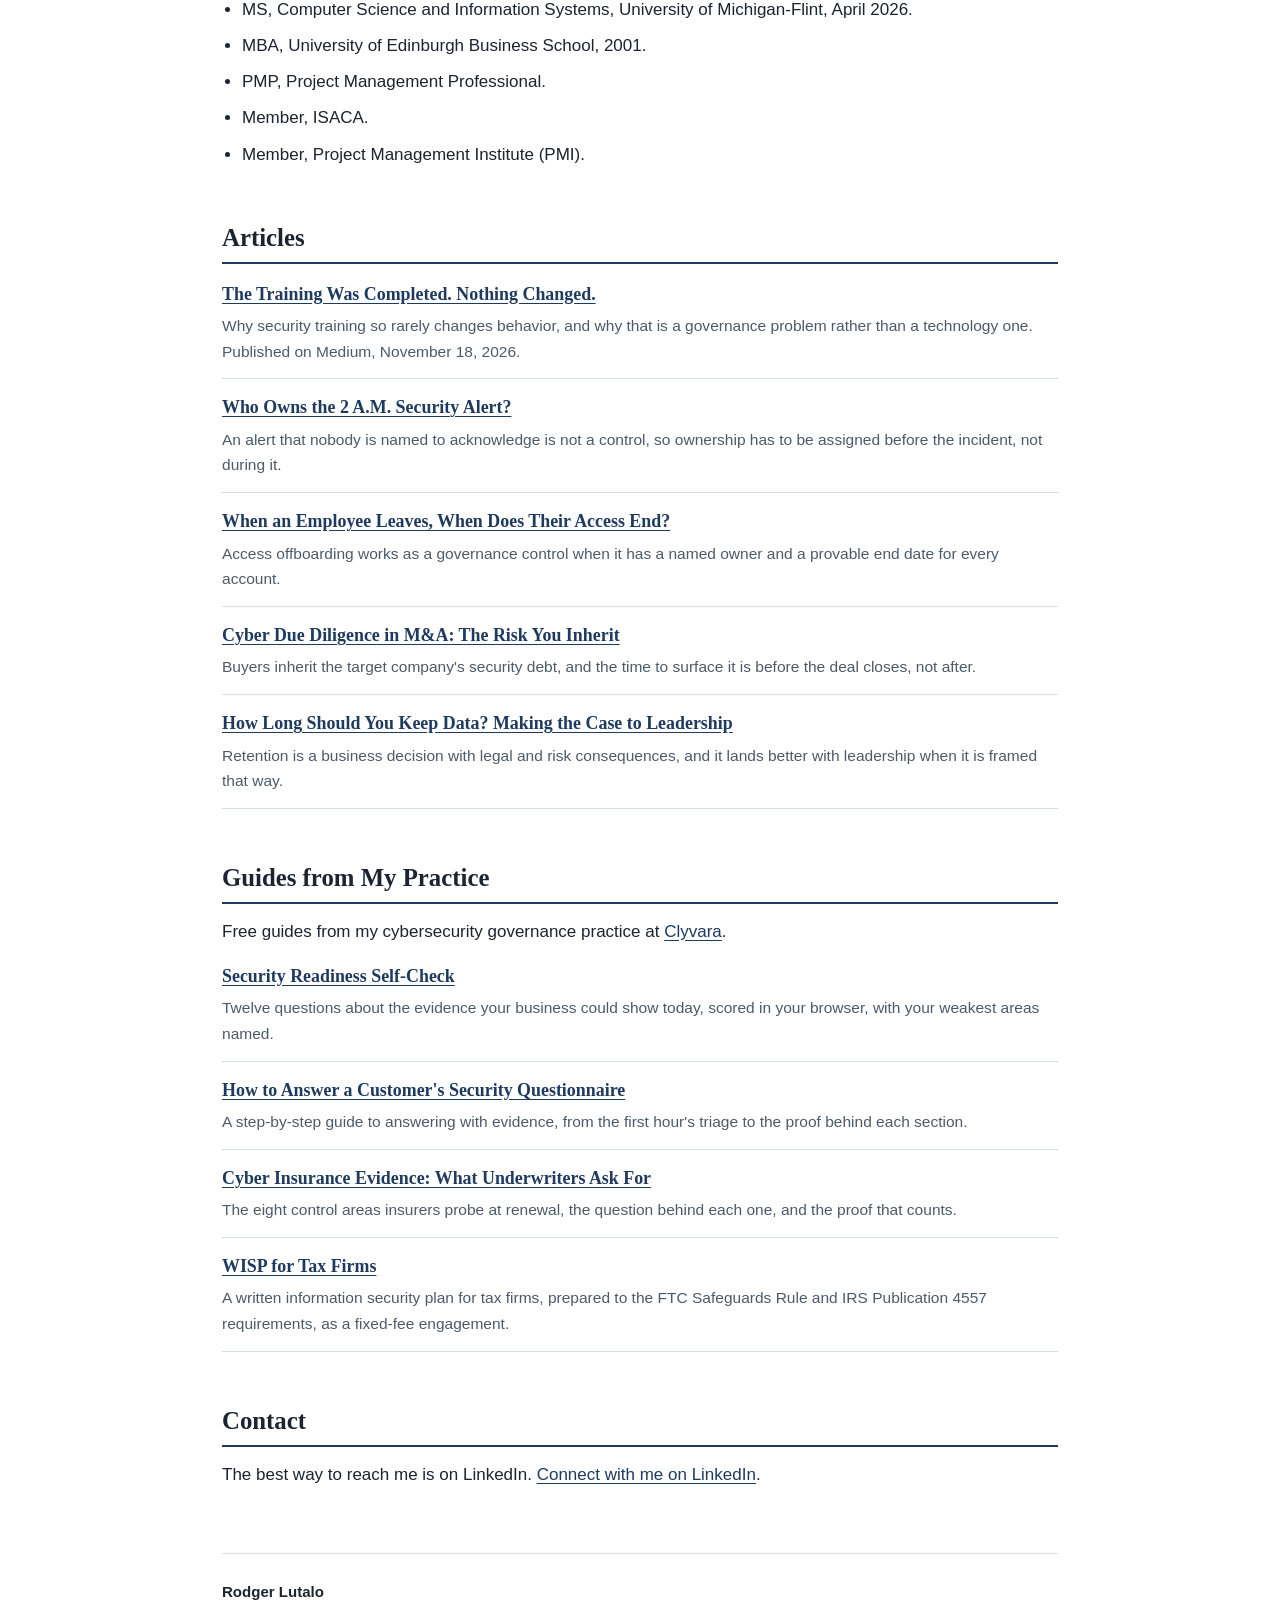
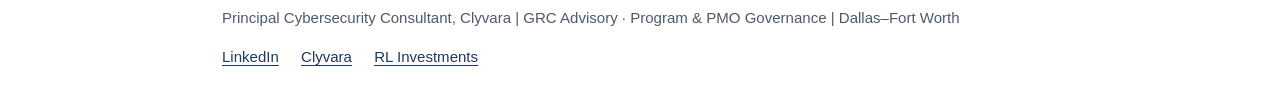
==== commit b9ea9605: "Align site header with LinkedIn headline (Principal Cybersecurity Consultant, Clyvara)" ====
--- a/index.html
+++ b/index.html
@@ -3,11 +3,11 @@
 <head>
 <meta charset="utf-8">
 <meta name="viewport" content="width=device-width, initial-scale=1">
-<title>Rodger Lutalo | Technology Transformation &amp; Program Leader | Cyber Risk, Governance &amp; GRC | Dallas–Fort Worth</title>
-<meta name="description" content="Rodger Lutalo is a technology transformation and program leader based in Dallas–Fort Worth. DBA, MS Computer Science, PMP. Program delivery, PMO governance, and cybersecurity governance and GRC advisory.">
+<title>Rodger Lutalo | Principal Cybersecurity Consultant, Clyvara | GRC Advisory · Program &amp; PMO Governance | Dallas–Fort Worth</title>
+<meta name="description" content="Rodger Lutalo is Principal Cybersecurity Consultant at Clyvara, based in Dallas–Fort Worth. DBA, MS Computer Science, PMP. Cybersecurity governance and GRC advisory, and program and PMO governance.">
 <link rel="canonical" href="https://rodger-lutalo.com/">
-<meta property="og:title" content="Rodger Lutalo | Technology Transformation &amp; Program Leader | Cyber Risk, Governance &amp; GRC | Dallas–Fort Worth">
-<meta property="og:description" content="Rodger Lutalo is a technology transformation and program leader based in Dallas–Fort Worth. DBA, MS Computer Science, PMP. Program delivery, PMO governance, and cybersecurity governance and GRC advisory.">
+<meta property="og:title" content="Rodger Lutalo | Principal Cybersecurity Consultant, Clyvara | GRC Advisory · Program &amp; PMO Governance | Dallas–Fort Worth">
+<meta property="og:description" content="Rodger Lutalo is Principal Cybersecurity Consultant at Clyvara, based in Dallas–Fort Worth. DBA, MS Computer Science, PMP. Cybersecurity governance and GRC advisory, and program and PMO governance.">
 <meta property="og:type" content="website">
 <meta property="og:url" content="https://rodger-lutalo.com/">
 <meta property="og:image" content="https://rodger-lutalo.com/rodger-lutalo.jpg">
@@ -19,8 +19,8 @@
   "name": "Rodger Lutalo",
   "url": "https://rodger-lutalo.com/",
   "image": "https://rodger-lutalo.com/rodger-lutalo.jpg",
-  "jobTitle": "Technology Transformation & Program Leader",
-  "description": "Technology transformation and program leader. DBA, MS Computer Science, PMP. Program delivery, PMO governance, and cybersecurity governance and GRC.",
+  "jobTitle": "Principal Cybersecurity Consultant",
+  "description": "Principal Cybersecurity Consultant at Clyvara. DBA, MS Computer Science, PMP. Cybersecurity governance and GRC advisory, and program and PMO governance.",
   "address": {
     "@type": "PostalAddress",
     "addressLocality": "Dallas-Fort Worth",
@@ -55,7 +55,7 @@
   <header class="hero">
     <img class="hero-photo" src="rodger-lutalo.jpg" alt="Rodger Lutalo" width="400" height="400">
     <h1>Rodger Lutalo</h1>
-    <p class="descriptor">Rodger Lutalo | Technology Transformation &amp; Program Leader | Technical Program Manager | Cyber Risk, Governance &amp; GRC | DBA, MS CS, PMP | Dallas–Fort Worth</p>
+    <p class="descriptor">Rodger Lutalo | Principal Cybersecurity Consultant, Clyvara | GRC Advisory · Program &amp; PMO Governance | DBA, MS CS, PMP | Dallas–Fort Worth</p>
     <p class="credentials-line">DBA, MS CS, MBA, PMP</p>
     <ul class="hero-links">
       <li><a href="https://www.linkedin.com/in/rodger-lutalo/">LinkedIn</a></li>
@@ -171,7 +171,7 @@
 
   <footer>
     <p class="foot-name">Rodger Lutalo</p>
-    <p>Technology Transformation &amp; Program Leader | Cyber Risk, Governance &amp; GRC | Dallas–Fort Worth</p>
+    <p>Principal Cybersecurity Consultant, Clyvara | GRC Advisory · Program &amp; PMO Governance | Dallas–Fort Worth</p>
     <nav>
       <a href="https://www.linkedin.com/in/rodger-lutalo/">LinkedIn</a>
       <a href="https://clyvara.io">Clyvara</a>
